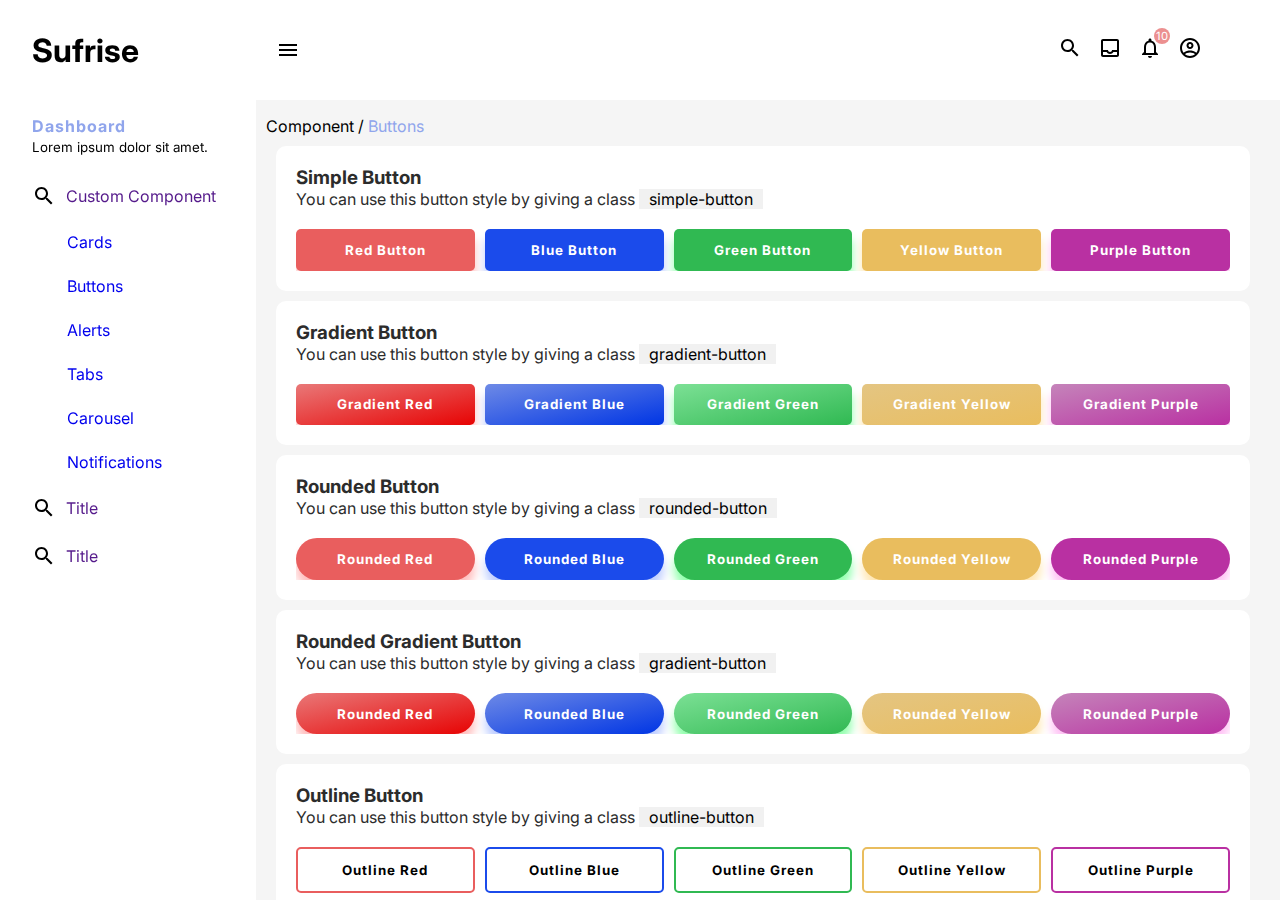
==== src/button.html @ d424cd31 "Menambahkan custom button dan memperbaiki component card" ====
<!DOCTYPE html>
<html lang="en">
<head>
    <meta charset="UTF-8">
    <meta http-equiv="X-UA-Compatible" content="IE=edge">
    <meta name="viewport" content="width=device-width, initial-scale=1.0">
    <title>Sufrise | Card</title>
    <link rel="stylesheet" href="/css/style.css">
</head>
<body>
    <div class="container">
        <div class="sidebar">
            <div class="sidebar-brand">
                <h1>Sufrise</h1>
            </div>
            <div class="sidebar-link">
                <div class="link-title">
                    <h3>Dashboard</h3>
                    <small>Lorem ipsum dolor sit amet.</small>
                </div>
                <ul>
                    <div class="dropdown">
                        <li>
                            <svg xmlns="http://www.w3.org/2000/svg" height="24px" viewBox="0 0 24 24" width="24px" fill="#000000">
                                <path d="M0 0h24v24H0V0z" fill="none" />
                                <path
                                    d="M15.5 14h-.79l-.28-.27C15.41 12.59 16 11.11 16 9.5 16 5.91 13.09 3 9.5 3S3 5.91 3 9.5 5.91 16 9.5 16c1.61 0 3.09-.59 4.23-1.57l.27.28v.79l5 4.99L20.49 19l-4.99-5zm-6 0C7.01 14 5 11.99 5 9.5S7.01 5 9.5 5 14 7.01 14 9.5 11.99 14 9.5 14z" />
                            </svg>
                            <a href="">Custom Component</a>
                        </li>
                        <div class="sidebar-dropdown">
                            <ul>
                                <li>
                                    <a href="card.html">Cards</a>
                                </li>
                                <li>
                                    <a href="button.html">Buttons</a>
                                </li>
                                <li>
                                    <a href="card.html">Alerts</a>
                                </li>
                                <li>
                                    <a href="card.html">Tabs</a>
                                </li>
                                <li>
                                    <a href="card.html">Carousel</a>
                                </li>
                                <li>
                                    <a href="card.html">Notifications</a>
                                </li>
                            </ul>
                        </div>
                    </div>
                    <li>
                        <svg xmlns="http://www.w3.org/2000/svg" height="24px" viewBox="0 0 24 24" width="24px" fill="#000000">
                            <path d="M0 0h24v24H0V0z" fill="none" />
                            <path
                                d="M15.5 14h-.79l-.28-.27C15.41 12.59 16 11.11 16 9.5 16 5.91 13.09 3 9.5 3S3 5.91 3 9.5 5.91 16 9.5 16c1.61 0 3.09-.59 4.23-1.57l.27.28v.79l5 4.99L20.49 19l-4.99-5zm-6 0C7.01 14 5 11.99 5 9.5S7.01 5 9.5 5 14 7.01 14 9.5 11.99 14 9.5 14z" />
                        </svg>
                        <a href="">Title</a>
                    </li>
                    <li>
                        <svg xmlns="http://www.w3.org/2000/svg" height="24px" viewBox="0 0 24 24" width="24px" fill="#000000">
                            <path d="M0 0h24v24H0V0z" fill="none" />
                            <path
                                d="M15.5 14h-.79l-.28-.27C15.41 12.59 16 11.11 16 9.5 16 5.91 13.09 3 9.5 3S3 5.91 3 9.5 5.91 16 9.5 16c1.61 0 3.09-.59 4.23-1.57l.27.28v.79l5 4.99L20.49 19l-4.99-5zm-6 0C7.01 14 5 11.99 5 9.5S7.01 5 9.5 5 14 7.01 14 9.5 11.99 14 9.5 14z" />
                        </svg>
                        <a href="">Title</a>
                    </li>
                </ul>
            </div>
        </div>

        <div class="main">
            <nav>
                <svg xmlns="http://www.w3.org/2000/svg" height="24px" viewBox="0 0 24 24" width="24px" fill="#000000" id="toggle">
                    <path d="M0 0h24v24H0V0z" fill="none" />
                    <path d="M3 18h18v-2H3v2zm0-5h18v-2H3v2zm0-7v2h18V6H3z" />
                </svg>
                <div class="navbar">
                    <svg xmlns="http://www.w3.org/2000/svg" height="24px" viewBox="0 0 24 24" width="24px" fill="#000000" id="search">
                        <path d="M0 0h24v24H0V0z" fill="none" />
                        <path
                            d="M15.5 14h-.79l-.28-.27C15.41 12.59 16 11.11 16 9.5 16 5.91 13.09 3 9.5 3S3 5.91 3 9.5 5.91 16 9.5 16c1.61 0 3.09-.59 4.23-1.57l.27.28v.79l5 4.99L20.49 19l-4.99-5zm-6 0C7.01 14 5 11.99 5 9.5S7.01 5 9.5 5 14 7.01 14 9.5 11.99 14 9.5 14z" />
                    </svg>
                    <svg xmlns="http://www.w3.org/2000/svg" height="24px" viewBox="0 0 24 24" width="24px" fill="#000000">
                        <path d="M0 0h24v24H0V0z" fill="none" />
                        <path
                            d="M19 3H5c-1.1 0-2 .9-2 2v14c0 1.1.89 2 2 2h14c1.1 0 2-.9 2-2V5c0-1.1-.9-2-2-2zm0 16H5v-3h3.56c.69 1.19 1.97 2 3.45 2s2.75-.81 3.45-2H19v3zm0-5h-4.99c0 1.1-.9 2-2 2s-2-.9-2-2H5V5h14v9z" />
                    </svg>
                    <div class="notif">
                        <svg xmlns="http://www.w3.org/2000/svg" height="24px" viewBox="0 0 24 24" width="24px" fill="#000000">
                            <path d="M0 0h24v24H0V0z" fill="none" />
                            <path
                                d="M12 22c1.1 0 2-.9 2-2h-4c0 1.1.9 2 2 2zm6-6v-5c0-3.07-1.63-5.64-4.5-6.32V4c0-.83-.67-1.5-1.5-1.5s-1.5.67-1.5 1.5v.68C7.64 5.36 6 7.92 6 11v5l-2 2v1h16v-1l-2-2zm-2 1H8v-6c0-2.48 1.51-4.5 4-4.5s4 2.02 4 4.5v6z" />
                        </svg>
                        <span>10</span>
                    </div>
                    <svg xmlns="http://www.w3.org/2000/svg" height="24px" viewBox="0 0 24 24" width="24px" fill="#000000">
                        <path d="M0 0h24v24H0V0z" fill="none" />
                        <path
                            d="M12 2C6.48 2 2 6.48 2 12s4.48 10 10 10 10-4.48 10-10S17.52 2 12 2zM7.07 18.28c.43-.9 3.05-1.78 4.93-1.78s4.51.88 4.93 1.78C15.57 19.36 13.86 20 12 20s-3.57-.64-4.93-1.72zm11.29-1.45c-1.43-1.74-4.9-2.33-6.36-2.33s-4.93.59-6.36 2.33C4.62 15.49 4 13.82 4 12c0-4.41 3.59-8 8-8s8 3.59 8 8c0 1.82-.62 3.49-1.64 4.83zM12 6c-1.94 0-3.5 1.56-3.5 3.5S10.06 13 12 13s3.5-1.56 3.5-3.5S13.94 6 12 6zm0 5c-.83 0-1.5-.67-1.5-1.5S11.17 8 12 8s1.5.67 1.5 1.5S12.83 11 12 11z" />
                    </svg>
                </div>
            </nav>
            <div class="main-content">
                <div class="cards-top">
                    <div class="sub-header">
                        <h4>Component / <a href="button.html">Buttons</a></h4>
                    </div>
                </div>
                <div class="card br-10 padding-20">
                    <h3>Simple Button</h3>
                    <p>You can use this button style by giving a class <code>simple-button</code></p>
                    <div class="flex gap-10">
                        <button class="button color-white border-none bg-dark-red">Red Button</button>
                        <button class="button color-white border-none bg-dark-blue">Blue Button</button>
                        <button class="button color-white border-none bg-dark-green">Green Button</button>
                        <button class="button color-white border-none bg-dark-yellow">Yellow Button</button>
                        <button class="button color-white border-none bg-dark-purple">Purple Button</button>
                    </div>
                </div>
                <div class="card br-10 padding-20">
                    <h3>Gradient Button</h3>
                    <p>You can use this button style by giving a class <code>gradient-button</code></p>
                    <div class="flex gap-10">
                        <button class="button color-white border-none gradient-dark-red">Gradient Red</button>
                        <button class="button color-white border-none gradient-dark-blue">Gradient Blue</button>
                        <button class="button color-white border-none gradient-dark-green">Gradient Green</button>
                        <button class="button color-white border-none gradient-dark-yellow">Gradient Yellow</button>
                        <button class="button color-white border-none gradient-dark-purple">Gradient Purple</button>
                    </div>
                </div>
                <div class="card br-10 padding-20">
                    <h3>Rounded Button</h3>
                    <p>You can use this button style by giving a class <code>rounded-button</code></p>
                    <div class="flex gap-10">
                        <button class="button color-white rounded border-none bg-dark-red">Rounded Red</button>
                        <button class="button color-white rounded border-none bg-dark-blue">Rounded Blue</button>
                        <button class="button color-white rounded border-none bg-dark-green">Rounded Green</button>
                        <button class="button color-white rounded border-none bg-dark-yellow">Rounded Yellow</button>
                        <button class="button color-white rounded border-none bg-dark-purple">Rounded Purple</button>
                    </div>
                </div>
                <div class="card br-10 padding-20">
                    <h3>Rounded Gradient Button</h3>
                    <p>You can use this button style by giving a class <code>gradient-button</code></p>
                    <div class="flex gap-10">
                        <button class="button color-white rounded border-none gradient-dark-red">Rounded Red</button>
                        <button class="button color-white rounded border-none gradient-dark-blue">Rounded Blue</button>
                        <button class="button color-white rounded border-none gradient-dark-green">Rounded Green</button>
                        <button class="button color-white rounded border-none gradient-dark-yellow">Rounded Yellow</button>
                        <button class="button color-white rounded border-none gradient-dark-purple">Rounded Purple</button>
                    </div>
                </div>
                <div class="card br-10 padding-20">
                    <h3>Outline Button</h3>
                    <p>You can use this button style by giving a class <code>outline-button</code></p>
                    <div class="flex gap-10">
                        <button class="button outline-dark-red">Outline Red</button>
                        <button class="button outline-dark-blue">Outline Blue</button>
                        <button class="button outline-dark-green">Outline Green</button>
                        <button class="button outline-dark-yellow">Outline Yellow</button>
                        <button class="button outline-dark-purple">Outline Purple</button>
                    </div>
                </div>
                <div class="card br-10 padding-20">
                    <h3>Outline Gradient Button</h3>
                    <p>You can use this button style by giving a class <code>outline-button</code></p>
                    <div class="flex gap-10">
                        <button class="button outline-gradient-red">Outline Red</button>
                        <button class="button outline-gradient-blue">Outline Blue</button>
                        <button class="button outline-gradient-green">Outline Green</button>
                        <button class="button outline-gradient-yellow">Outline Yellow</button>
                        <button class="button outline-gradient-purple">Outline Purple</button>
                    </div>
                </div>
                <div class="card br-10 padding-20">
                    <h3>Outline Rounded Button</h3>
                    <p>You can use this button style by giving a class <code>outline-button</code></p>
                    <div class="flex gap-10">
                        <button class="button rounded outline-dark-red">Outline Red</button>
                        <button class="button rounded outline-dark-blue">Outline Blue</button>
                        <button class="button rounded outline-dark-green">Outline Green</button>
                        <button class="button rounded outline-dark-yellow">Outline Yellow</button>
                        <button class="button rounded outline-dark-purple">Outline Yellow</button>
                    </div>
                </div>
                <div class="card br-10 padding-20">
                    <h3>Outline Gradient Rounded Button</h3>
                    <p>You can use this button style by giving a class <code>outline-button</code></p>
                    <div class="flex gap-10">
                        <button class="button rounded outline-gradient-red">Outline Red</button>
                        <button class="button rounded outline-gradient-blue">Outline Blue</button>
                        <button class="button rounded outline-gradient-green">Outline Green</button>
                        <button class="button rounded outline-gradient-yellow">Outline Yellow</button>
                        <button class="button rounded outline-gradient-purple">Outline Yellow</button>
                    </div>
                </div>
                <div class="card br-10 padding-20">
                    <h3>Simple Button</h3>
                    <p>You can use this button style by giving a class <code>simple-button</code></p>
                    <div class="flex gap-10">
                        <button class="button color-white border-none bg-dark-red">
                            <svg xmlns="http://www.w3.org/2000/svg" height="24px" viewBox="0 0 24 24" width="24px" fill="#000000" class="fill-white margin-right-10">
                                <path d="M0 0h24v24H0V0z" fill="none" />
                                <path
                                    d="M15.5 14h-.79l-.28-.27C15.41 12.59 16 11.11 16 9.5 16 5.91 13.09 3 9.5 3S3 5.91 3 9.5 5.91 16 9.5 16c1.61 0 3.09-.59 4.23-1.57l.27.28v.79l5 4.99L20.49 19l-4.99-5zm-6 0C7.01 14 5 11.99 5 9.5S7.01 5 9.5 5 14 7.01 14 9.5 11.99 14 9.5 14z" />
                            </svg>
                            Red Button
                        </button>
                        <button class="button color-white rounded border-none bg-dark-blue">
                            Blue Button
                            <svg xmlns="http://www.w3.org/2000/svg" height="24px" viewBox="0 0 24 24" width="24px" fill="#000000" class="fill-white margin-left-10">
                                <path d="M0 0h24v24H0V0z" fill="none" />
                                <path
                                    d="M15.5 14h-.79l-.28-.27C15.41 12.59 16 11.11 16 9.5 16 5.91 13.09 3 9.5 3S3 5.91 3 9.5 5.91 16 9.5 16c1.61 0 3.09-.59 4.23-1.57l.27.28v.79l5 4.99L20.49 19l-4.99-5zm-6 0C7.01 14 5 11.99 5 9.5S7.01 5 9.5 5 14 7.01 14 9.5 11.99 14 9.5 14z" />
                            </svg>
                        </button>
                        <button class="button color-white border-none bg-dark-green">
                            <svg xmlns="http://www.w3.org/2000/svg" height="24px" viewBox="0 0 24 24" width="24px" fill="#000000" class="fill-white">
                                <path d="M0 0h24v24H0V0z" fill="none" />
                                <path
                                    d="M15.5 14h-.79l-.28-.27C15.41 12.59 16 11.11 16 9.5 16 5.91 13.09 3 9.5 3S3 5.91 3 9.5 5.91 16 9.5 16c1.61 0 3.09-.59 4.23-1.57l.27.28v.79l5 4.99L20.49 19l-4.99-5zm-6 0C7.01 14 5 11.99 5 9.5S7.01 5 9.5 5 14 7.01 14 9.5 11.99 14 9.5 14z" />
                            </svg>
                        </button>
                        <button class="button color-white rounded border-none bg-dark-yellow">
                            <svg xmlns="http://www.w3.org/2000/svg" height="24px" viewBox="0 0 24 24" width="24px" fill="#000000" class="fill-white">
                                <path d="M0 0h24v24H0V0z" fill="none" />
                                <path
                                    d="M15.5 14h-.79l-.28-.27C15.41 12.59 16 11.11 16 9.5 16 5.91 13.09 3 9.5 3S3 5.91 3 9.5 5.91 16 9.5 16c1.61 0 3.09-.59 4.23-1.57l.27.28v.79l5 4.99L20.49 19l-4.99-5zm-6 0C7.01 14 5 11.99 5 9.5S7.01 5 9.5 5 14 7.01 14 9.5 11.99 14 9.5 14z" />
                            </svg>
                        </button>
                    </div>
                </div>
            </div>
            <div class="footer">
                <h3>This Site Created By <a href="">Ade Yusuf</a></h3>
            </div>
        </div>
    </div>

    <script src="/js/script.js"></script>
</body>
</html>
---- css/style.css ----
@import url("https://fonts.googleapis.com/css2?family=Inter:wght@100;200;300;400;500;600;700;800;900&display=swap");

* {
  margin: 0;
  padding: 0;
  overflow-x: hidden;
  text-decoration: none;
  font-family: "Inter", sans-serif;
  box-sizing: border-box;
}

:root {
  --main-color: rgb(245, 245, 245);
  --main-green: rgb(100, 228, 132);
  --main-blue: rgb(144, 165, 236);
  --main-red: rgb(236, 144, 144);
  --dark-red: rgb(233, 94, 94);
  --dark-yellow: rgb(233, 189, 94);
  --dark-blue: rgb(27, 75, 235);
  --dark-green: rgb(48, 185, 82);
  --dark-purple: rgb(185, 48, 162);
  --shadow-red: rgb(255, 190, 190);
  --shadow-blue: rgb(191, 206, 255);
  --shadow-yellow: rgb(255, 231, 180);
  --shadow-green: rgb(145, 255, 172);
  --shadow-purple: rgb(255, 193, 245);
}

.font-weight-100 {
  font-weight: 100;
}

.font-weight-200 {
  font-weight: 200;
}

.font-weight-300 {
  font-weight: 300;
}

.font-weight-400 {
  font-weight: 400;
}

.font-weight-500 {
  font-weight: 500;
}

.font-weight-600 {
  font-weight: 600;
}

.font-weight-700 {
  font-weight: 700;
}

.font-weight-800 {
  font-weight: 800;
}

.font-weight-900 {
  font-weight: 900;
}

.margin-bottom-1 {
  margin-bottom: 2px;
}

.margin-bottom-2 {
  margin-bottom: 4px;
}

.margin-bottom-3 {
  margin-bottom: 6px;
}

.margin-bottom-4 {
  margin-bottom: 8px;
}

.margin-bottom-5 {
  margin-bottom: 10px;
}

.margin-left-10 {
  margin-left: 20px;
}

.br-5 {
  border-radius: 5px;
}

.br-10 {
  border-radius: 10px;
}

.border-none {
  border: none;
}

.flex {
  display: flex;
}

.grid {
  display: grid;
}

.gap-10 {
  gap: 10px;
}

.flex-wrap {
  flex-wrap: wrap;
}

.grid-1fr-3fr-2-1fr {
  display: grid;
  grid-template-columns: 1fr 3fr 1fr 1fr;
}

.grid-4-content {
  display: grid;
  grid-template-columns: 1fr 3fr 1fr 1fr;
}

.grid-4-content:hover {
  background: rgb(210, 233, 255);
  cursor: pointer;
  border-radius: 10px;
}

.grid-2fr-1fr {
  grid-template-columns: 2fr 1fr;
}

.grid-2-1fr {
  display: grid;
  grid-template-columns: repeat(2, 1fr);
}

.grid-3-1fr {
  grid-template-columns: repeat(3, 1fr);
}

.grid-2-content {
  display: grid;
  grid-template-columns: 2fr 1fr;
}

.grid-2-content:hover {
  background: rgb(210, 233, 255);
  cursor: pointer;
  border-radius: 10px;
}

.justify-between {
  justify-content: space-between;
}

.justify-center {
  justify-content: center;
}

.justify-end {
  justify-content: end;
}

.flex-column {
  flex-direction: column;
}

.align-center {
  align-items: center;
}

.text-left {
  text-align: left;
}

.text-right {
  text-align: right;
}

.text-center {
  text-align: center;
}

.padding-20 {
  padding: 20px;
}

.relative {
  position: relative;
}

.absolute {
  position: absolute;
}

.italic {
  font-style: italic;
}

.w-50 {
  width: 50px;
}

.w-100 {
  width: 100%;
}

.bg-dark-red {
  background-color: var(--dark-red);
  box-shadow: 0 10px 10px var(--shadow-red);
}

.bg-dark-blue {
  background-color: var(--dark-blue);
  box-shadow: 0 10px 10px var(--shadow-blue);
}

.bg-dark-green {
  background-color: var(--dark-green);
  box-shadow: 0 10px 10px var(--shadow-green);
}

.bg-dark-yellow {
  background-color: var(--dark-yellow);
  box-shadow: 0 10px 10px var(--shadow-yellow);
}

.bg-dark-purple {
  background-color: var(--dark-purple);
  box-shadow: 0 10px 10px var(--shadow-purple);
}

.gradient-dark-red {
  background: linear-gradient(
    to bottom right,
    rgb(233, 120, 120),
    rgb(231, 3, 3)
  );
  box-shadow: 0 10px 10px var(--shadow-red);
}

.gradient-dark-blue {
  background: linear-gradient(
    to bottom right,
    rgb(110, 138, 230),
    rgb(0, 53, 228)
  );
  box-shadow: 0 10px 10px var(--shadow-blue);
}

.gradient-dark-green {
  background: linear-gradient(
    to bottom right,
    rgb(124, 224, 149),
    rgb(48, 185, 82)
  );
  box-shadow: 0 10px 10px var(--shadow-green);
}

.gradient-dark-yellow {
  background: linear-gradient(
    to bottom right,
    rgb(228, 197, 130),
    rgb(233, 189, 94)
  );
  box-shadow: 0 10px 10px var(--shadow-yellow);
}

.gradient-dark-purple {
  background: linear-gradient(
    to bottom right,
    rgb(197, 132, 186),
    rgb(185, 48, 162)
  );
  box-shadow: 0 10px 10px var(--shadow-purple);
}

.outline-dark-red {
  border: 2px solid var(--dark-red);
  background: none;
}

.outline-dark-red:hover {
  background: var(--dark-red);
  color: white;
}

.outline-dark-blue {
  border: 2px solid var(--dark-blue);
  background: none;
}

.outline-dark-blue:hover {
  background: var(--dark-blue);
  color: white;
}

.outline-dark-green {
  border: 2px solid var(--dark-green);
  background: none;
}

.outline-dark-green:hover {
  background: var(--dark-green);
  color: white;
}

.outline-dark-yellow {
  border: 2px solid var(--dark-yellow);
  background: none;
}

.outline-dark-yellow:hover {
  background: var(--dark-yellow);
  color: white;
}

.outline-dark-purple {
  border: 2px solid var(--dark-purple);
  background: none;
}

.outline-dark-purple:hover {
  background: var(--dark-purple);
  color: white;
}

.outline-gradient-red {
  border: 2px solid var(--dark-red);
  background: none;
}

.outline-gradient-red:hover {
  border: 2px solid var(--dark-red);
  background: linear-gradient(
    to bottom right,
    rgb(233, 120, 120),
    rgb(231, 3, 3)
  );
  color: white;
}

.outline-gradient-blue {
  border: 2px solid var(--dark-blue);
  background: none;
}

.outline-gradient-blue:hover {
  border: 2px solid var(--dark-blue);
  background: linear-gradient(
    to bottom right,
    rgb(110, 138, 230),
    rgb(0, 53, 228)
  );
  color: white;
}

.outline-gradient-green {
  border: 2px solid var(--dark-green);
  background: none;
}

.outline-gradient-green:hover {
  border: 2px solid var(--dark-green);
  background: linear-gradient(
    to bottom right,
    rgb(124, 224, 149),
    rgb(48, 185, 82)
  );
  color: white;
}

.outline-gradient-yellow {
  border: 2px solid var(--dark-yellow);
  background: none;
}

.outline-gradient-yellow:hover {
  border: 2px solid var(--dark-yellow);
  background: linear-gradient(
    to bottom right,
    rgb(228, 197, 130),
    rgb(233, 189, 94)
  );
  color: white;
}

.outline-gradient-purple {
  border: 2px solid var(--dark-purple);
  background: none;
}

.outline-gradient-purple:hover {
  border: 2px solid var(--dark-purple);
  background: linear-gradient(
    to bottom right,
    rgb(197, 132, 186),
    rgb(185, 48, 162)
  );
  color: white;
}

.img {
  object-fit: cover;
  display: flex;
  width: 100%;
  margin-bottom: 30px;
}

::-webkit-scrollbar {
  width: 0;
}

.container {
  width: 100vw;
  height: 100%;
  display: flex;
}

.sidebar {
  width: 20%;
  height: 100%;
  position: fixed;
  padding-left: 1rem;
}

.sidebar-brand {
  height: 100px;
  display: flex;
  padding: 0 1rem;
  align-items: center;
}

.sidebar.side + .main {
  margin-left: 0px;
  transition: 0.5s ease-in;
}

.sidebar.side .sidebar-link ul li.active {
  width: 100%;
}

.sidebar.side .sidebar-link ul li a {
  display: none;
}

.sidebar-link .link-title {
  padding: 1rem;
}

.sidebar-link .link-title h3 {
  font-size: 1rem;
  color: var(--main-blue);
  letter-spacing: 1px;
}

.sidebar-link ul li {
  width: 100%;
  display: flex;
  cursor: pointer;
  position: relative;
  align-items: center;
  padding: 12px 0 12px 1rem;
}

/* .sidebar-link ul li.active {
  width: 100%;
  padding-top: 10px;
  padding-bottom: 10px;
  background: var(--main-color);
} */

.sidebar-link ul li a {
  margin-left: 10px;
}

.sidebar-link ul li span {
  margin-left: 150px;
}

.sidebar-dropdown {
  display: flex;
  padding-left: 25px;
  position: relative;
}

.main {
  width: 100%;
  height: 100vh;
  margin-left: 20%;
  position: relative;
  background: var(--main-color);
}

nav {
  width: 100%;
  display: flex;
  height: 100px;
  padding: 0 20px;
  background: white;
  align-items: center;
  justify-content: space-between;
}

nav svg {
  cursor: pointer;
}

.navbar {
  padding-right: 50px;
  display: flex;
}

.navbar svg {
  padding: 0 0.5rem;
  width: 40px;
}

.main-content {
  padding-left: 10px;
  padding-right: 20px;
  padding-top: 1rem;
}

.card {
  background: white;
  margin: 10px;
  color: rgb(44, 44, 44);
}

.card h5 {
  padding: 10px;
}

.card-content {
  display: flex;
  justify-content: space-between;
  align-items: center;
  padding: 10px;
}

.card-content h1 {
  margin-top: 10px;
  font-size: 3rem;
  color: rgb(44, 44, 44);
}

.card-content svg {
  padding: 10px;
  border-radius: 5px;
  width: 60px;
  height: 60px;
  fill: rgb(255, 244, 244);
}

.price {
  background: var(--main-red);
  box-shadow: 0 0 10px rgb(247, 181, 181);
}

.sell {
  background: var(--main-blue);
  box-shadow: 0 0 10px rgb(181, 197, 247);
}

.users {
  background: var(--main-green);
  box-shadow: 0 0 10px rgb(143, 252, 197);
}

.notif svg {
  position: relative;
}

.notif span {
  position: absolute;
  top: 28px;
  right: 110px;
  background-color: var(--main-red);
  width: 5px;
  height: 5px;
  padding: 8px;
  font-size: 0.7rem;
  color: white;
  border-radius: 50%;
  display: flex;
  justify-content: center;
  align-items: center;
}

.main-card {
  margin: 20px 10px;
  padding: 10px;
  display: grid;
  grid-template-columns: 60% 40%;
  background: white;
  gap: 10px;
}

.card-graph {
  padding: 20px;
}

.card-list {
  padding: 20px;
}

.card-list h1 {
  font-size: 1.2rem;
  font-weight: 500;
}

.navigator {
  display: flex;
  justify-content: end;
  align-items: center;
  padding: 10px;
  margin-bottom: 20px;
}

.navigator a {
  margin-left: 15px;
  font-size: 0.8rem;
}

.navigator a.active {
  padding: 10px 15px;
  background: var(--main-blue);
  box-shadow: 0 0 10px rgb(179, 197, 255);
  color: white;
  border-radius: 50px;
  font-weight: bold;
}

.list-statistic {
  display: grid;
  grid-template-columns: repeat(2, 1fr);
  gap: 10px;
  margin-top: 20px;
}

.statistic {
  display: flex;
  flex-direction: column;
  justify-content: center;
  align-items: center;
  padding: 2rem 1rem;
  border-radius: 20px;
}

.statistic h1 {
  font-size: 3rem;
}

.statistic:nth-child(1) {
  background: rgb(204, 204, 255);
  color: rgb(0, 0, 122);
}

.statistic:nth-child(2) {
  background: rgb(204, 255, 227);
  color: rgb(0, 73, 0);
}

.main-sells {
  display: grid;
  grid-template-columns: 60% 40%;
  gap: 20px;
  margin: 0 20px;
}

.image {
  width: 30px;
}

.badge {
  padding: 5px 10px;
  border: none;
  outline: none;
  border-radius: 5px;
  cursor: pointer;
  color: white;
  font-weight: 500;
}

.table-card {
  padding: 20px;
  background: white;
  height: 100%;
}

.table-card:nth-child(2) {
  margin-right: 30px;
}

.header {
  padding: 10px;
  background: rgb(233, 233, 233);
  border-radius: 10px;
}

.content {
  padding: 10px;
  margin: 10px 0;
}

.sub-header h4 {
  font-weight: 400;
}

.sub-header a {
  color: var(--main-blue);
}

.grid-card-2 {
  display: flex;
  justify-content: space-between;
  margin: 10px;
  padding: 10px;
  flex-wrap: wrap;
}

.color-white {
  color: white;
}

.fill-white {
  fill: white;
}

.margin-left-10 {
  margin-left: 10px;
}

.margin-right-10 {
  margin-right: 10px;
}

.button {
  padding: 0.8rem 1.5rem;
  margin-top: 20px;
  width: 100%;
  outline: none;
  cursor: pointer;
  font-weight: 700;
  letter-spacing: 1px;
  border-radius: 5px;
  transition: 0.5s ease-in-out;
  display: flex;
  justify-content: center;
  align-items: center;
}

.button:hover {
  box-shadow: 0 0 0;
}

.rounded {
  border-radius: 50px;
}

.simple-card {
  margin: 10px;
  padding: 20px;
  background: white;
  transition: 0.5s all;
}

.simple-card:hover .title {
  animation: opacity 0.5s ease-in forwards;
  cursor: pointer;
}

@keyframes opacity {
  from {
    opacity: 0;
    height: 0;
  }
  to {
    opacity: 1;
    height: 100%;
  }
}

.title {
  position: absolute;
  bottom: 0;
  left: 0;
  background: linear-gradient(rgba(255, 234, 114, 0.5), rgba(216, 46, 46, 0.5));
  width: 100%;
  padding: 1rem;
  opacity: 0;
}

code {
  background: #f1f1f1;
  color: black;
  padding: 0 10px;
}

.height-100 {
  height: 100%;
}

.content-card {
  display: block;
  padding: 10px;
}

.card-header {
  display: flex;
  justify-content: space-between;
  position: relative;
}

svg {
  cursor: pointer;
}

.dropdown-list {
  display: flex;
  padding: 25px;
}

.footer {
  margin: 20px;
}

.footer h3 {
  font-size: 1rem;
  font-weight: 500;
  color: rgb(116, 116, 116);
}
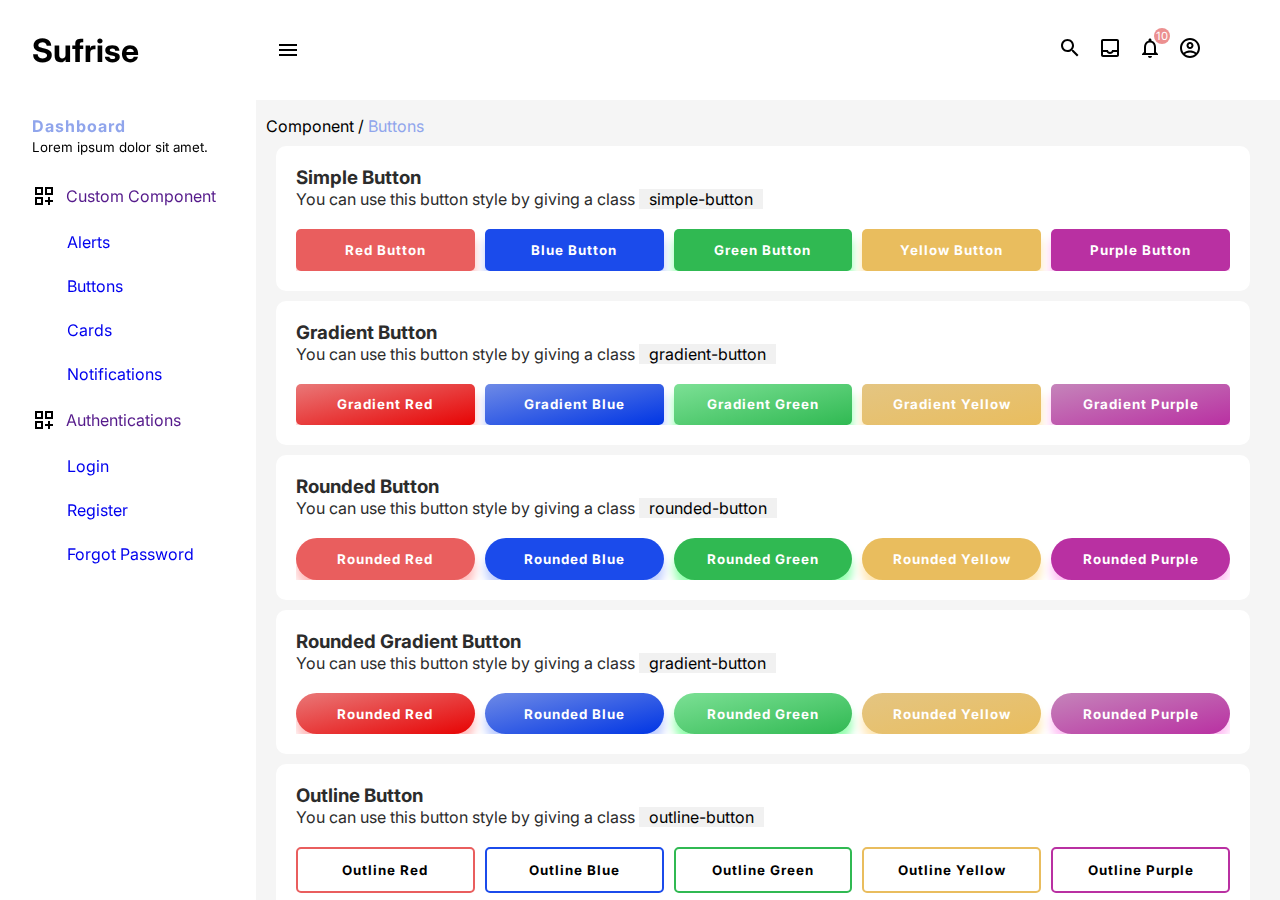
==== commit 81542aa7: "Memperbaiki file readme.md" ====
--- a/src/button.html
+++ b/src/button.html
@@ -21,52 +21,73 @@
                 <ul>
                     <div class="dropdown">
                         <li>
-                            <svg xmlns="http://www.w3.org/2000/svg" height="24px" viewBox="0 0 24 24" width="24px" fill="#000000">
-                                <path d="M0 0h24v24H0V0z" fill="none" />
-                                <path
-                                    d="M15.5 14h-.79l-.28-.27C15.41 12.59 16 11.11 16 9.5 16 5.91 13.09 3 9.5 3S3 5.91 3 9.5 5.91 16 9.5 16c1.61 0 3.09-.59 4.23-1.57l.27.28v.79l5 4.99L20.49 19l-4.99-5zm-6 0C7.01 14 5 11.99 5 9.5S7.01 5 9.5 5 14 7.01 14 9.5 11.99 14 9.5 14z" />
+                            <svg xmlns="http://www.w3.org/2000/svg" enable-background="new 0 0 24 24" height="24px"
+                                viewBox="0 0 24 24" width="24px" fill="#000000">
+                                <g>
+                                    <path d="M0,0h24v24H0V0z" fill="none" />
+                                </g>
+                                <g>
+                                    <g>
+                                        <path d="M3,11h8V3H3V11z M5,5h4v4H5V5z" />
+                                        <path d="M13,3v8h8V3H13z M19,9h-4V5h4V9z" />
+                                        <path d="M3,21h8v-8H3V21z M5,15h4v4H5V15z" />
+                                        <polygon
+                                            points="18,13 16,13 16,16 13,16 13,18 16,18 16,21 18,21 18,18 21,18 21,16 18,16" />
+                                    </g>
+                                </g>
                             </svg>
                             <a href="">Custom Component</a>
                         </li>
                         <div class="sidebar-dropdown">
                             <ul>
                                 <li>
+                                    <a href="alert.html">Alerts</a>
+                                </li>
+                                <li>
+                                    <a href="button.html">Buttons</a>
+                                </li>
+                                <li>
                                     <a href="card.html">Cards</a>
                                 </li>
                                 <li>
-                                    <a href="button.html">Buttons</a>
-                                </li>
-                                <li>
-                                    <a href="card.html">Alerts</a>
-                                </li>
-                                <li>
-                                    <a href="card.html">Tabs</a>
-                                </li>
-                                <li>
-                                    <a href="card.html">Carousel</a>
-                                </li>
-                                <li>
-                                    <a href="card.html">Notifications</a>
+                                    <a href="notification.html">Notifications</a>
                                 </li>
                             </ul>
                         </div>
                     </div>
-                    <li>
-                        <svg xmlns="http://www.w3.org/2000/svg" height="24px" viewBox="0 0 24 24" width="24px" fill="#000000">
-                            <path d="M0 0h24v24H0V0z" fill="none" />
-                            <path
-                                d="M15.5 14h-.79l-.28-.27C15.41 12.59 16 11.11 16 9.5 16 5.91 13.09 3 9.5 3S3 5.91 3 9.5 5.91 16 9.5 16c1.61 0 3.09-.59 4.23-1.57l.27.28v.79l5 4.99L20.49 19l-4.99-5zm-6 0C7.01 14 5 11.99 5 9.5S7.01 5 9.5 5 14 7.01 14 9.5 11.99 14 9.5 14z" />
-                        </svg>
-                        <a href="">Title</a>
-                    </li>
-                    <li>
-                        <svg xmlns="http://www.w3.org/2000/svg" height="24px" viewBox="0 0 24 24" width="24px" fill="#000000">
-                            <path d="M0 0h24v24H0V0z" fill="none" />
-                            <path
-                                d="M15.5 14h-.79l-.28-.27C15.41 12.59 16 11.11 16 9.5 16 5.91 13.09 3 9.5 3S3 5.91 3 9.5 5.91 16 9.5 16c1.61 0 3.09-.59 4.23-1.57l.27.28v.79l5 4.99L20.49 19l-4.99-5zm-6 0C7.01 14 5 11.99 5 9.5S7.01 5 9.5 5 14 7.01 14 9.5 11.99 14 9.5 14z" />
-                        </svg>
-                        <a href="">Title</a>
-                    </li>
+                    <div class="dropdown">
+                        <li>
+                            <svg xmlns="http://www.w3.org/2000/svg" enable-background="new 0 0 24 24" height="24px"
+                                viewBox="0 0 24 24" width="24px" fill="#000000">
+                                <g>
+                                    <path d="M0,0h24v24H0V0z" fill="none" />
+                                </g>
+                                <g>
+                                    <g>
+                                        <path d="M3,11h8V3H3V11z M5,5h4v4H5V5z" />
+                                        <path d="M13,3v8h8V3H13z M19,9h-4V5h4V9z" />
+                                        <path d="M3,21h8v-8H3V21z M5,15h4v4H5V15z" />
+                                        <polygon
+                                            points="18,13 16,13 16,16 13,16 13,18 16,18 16,21 18,21 18,18 21,18 21,16 18,16" />
+                                    </g>
+                                </g>
+                            </svg>
+                            <a href="">Authentications</a>
+                        </li>
+                        <div class="sidebar-dropdown">
+                            <ul>
+                                <li>
+                                    <a href="login.html">Login</a>
+                                </li>
+                                <li>
+                                    <a href="register.html">Register</a>
+                                </li>
+                                <li>
+                                    <a href="forgotpassword.html">Forgot Password</a>
+                                </li>
+                            </ul>
+                        </div>
+                    </div>
                 </ul>
             </div>
         </div>
--- a/css/style.css
+++ b/css/style.css
@@ -26,6 +26,15 @@
   --shadow-purple: rgb(255, 193, 245);
 }
 
+input[type="number"]::-webkit-inner-spin-button,
+input[type="number"]::-webkit-outer-spin-button {
+  -webkit-appearance: none;
+}
+
+.main-color {
+  background: var(--main-color);
+}
+
 .font-weight-100 {
   font-weight: 100;
 }
@@ -62,6 +71,10 @@
   font-weight: 900;
 }
 
+.font-size-1rem {
+  font-size: 1rem;
+}
+
 .margin-bottom-1 {
   margin-bottom: 2px;
 }
@@ -82,10 +95,34 @@
   margin-bottom: 10px;
 }
 
+.margin-top-1 {
+  margin-top: 2px;
+}
+
+.margin-top-2 {
+  margin-top: 4px;
+}
+
+.margin-top-3 {
+  margin-top: 6px;
+}
+
+.margin-top-4 {
+  margin-top: 8px;
+}
+
+.margin-top-5 {
+  margin-top: 10px;
+}
+
 .margin-left-10 {
   margin-left: 20px;
 }
 
+.margin-none {
+  margin: 0;
+}
+
 .br-5 {
   border-radius: 5px;
 }
@@ -94,8 +131,16 @@
   border-radius: 10px;
 }
 
+.br-20 {
+  border-radius: 20px;
+}
+
 .border-none {
   border: none;
+}
+
+.border-grey {
+  border: 1px solid grey;
 }
 
 .flex {
@@ -186,10 +231,26 @@
   text-align: center;
 }
 
+.padding-10 {
+  padding: 10px;
+}
+
 .padding-20 {
   padding: 20px;
 }
 
+.padding-x-10 {
+  padding: 0 10px;
+}
+
+.padding-y-10 {
+  padding: 10px 0;
+}
+
+.outline-none {
+  outline: none;
+}
+
 .relative {
   position: relative;
 }
@@ -204,6 +265,10 @@
 
 .w-50 {
   width: 50px;
+}
+
+.w-50percent {
+  width: 50%;
 }
 
 .w-100 {
@@ -593,6 +658,40 @@
   align-items: center;
 }
 
+.notification {
+  padding: 2rem;
+  background: white;
+  width: 50%;
+  height: 50%;
+  opacity: 0;
+  position: fixed;
+  top: 30%;
+  left: 50%;
+  transform: translateY(-50%) translateX(-50%);
+}
+
+.notification h3 {
+  font-size: 2rem;
+  text-transform: uppercase;
+}
+
+.notification svg {
+  width: 80px;
+  height: 80px;
+}
+
+.notif-add {
+  animation: notif 0.5s ease-in-out forwards;
+}
+
+@keyframes notif {
+  to {
+    opacity: 1;
+    top: 50%;
+    box-shadow: 0 0 100px rgba(0, 3, 49, 0.2);
+  }
+}
+
 .main-card {
   margin: 20px 10px;
   padding: 10px;
@@ -727,6 +826,10 @@
 
 .color-white {
   color: white;
+}
+
+.color-red {
+  color: red;
 }
 
 .fill-white {
@@ -764,10 +867,79 @@
   border-radius: 50px;
 }
 
+.top-0 {
+  top: 0;
+}
+
+.right-0 {
+  right: 0;
+}
+
+.bottom-0 {
+  bottom: 0;
+}
+
+.left-0 {
+  left: 0;
+}
+
+.left-50percent {
+  left: 50%;
+}
+
+.translateX-50percent {
+  transform: translateX(-50%);
+}
+
+.translateY-50percent {
+  transform: translateY(-50%);
+}
+
+.toastr {
+  display: flex;
+  flex-direction: column;
+  width: 20%;
+  padding: 0;
+  position: fixed;
+  opacity: 0;
+}
+
+.slide-top-right {
+  animation: toastrSlide 1s ease forwards;
+}
+
+.slide-top-center {
+  animation: toastrSlide 1s ease forwards;
+}
+
+.slide-top-left {
+  animation: toastrSlide 1s ease forwards;
+}
+
+.slide-bottom-right {
+  animation: toastrSlide 1s ease forwards;
+}
+
+.slide-center-bottom {
+  animation: toastrSlide 1s ease forwards;
+}
+
+.slide-bottom-left {
+  animation: toastrSlide 1s ease forwards;
+}
+
+@keyframes toastrSlide {
+  to {
+    opacity: 1;
+    width: 30%;
+    padding: 20px;
+    margin: 10px;
+  }
+}
+
 .simple-card {
   margin: 10px;
   padding: 20px;
-  background: white;
   transition: 0.5s all;
 }
 
@@ -807,6 +979,14 @@
   height: 100%;
 }
 
+.height-100px {
+  height: 100px;
+}
+
+.height-100vh {
+  height: 100vh;
+}
+
 .content-card {
   display: block;
   padding: 10px;
